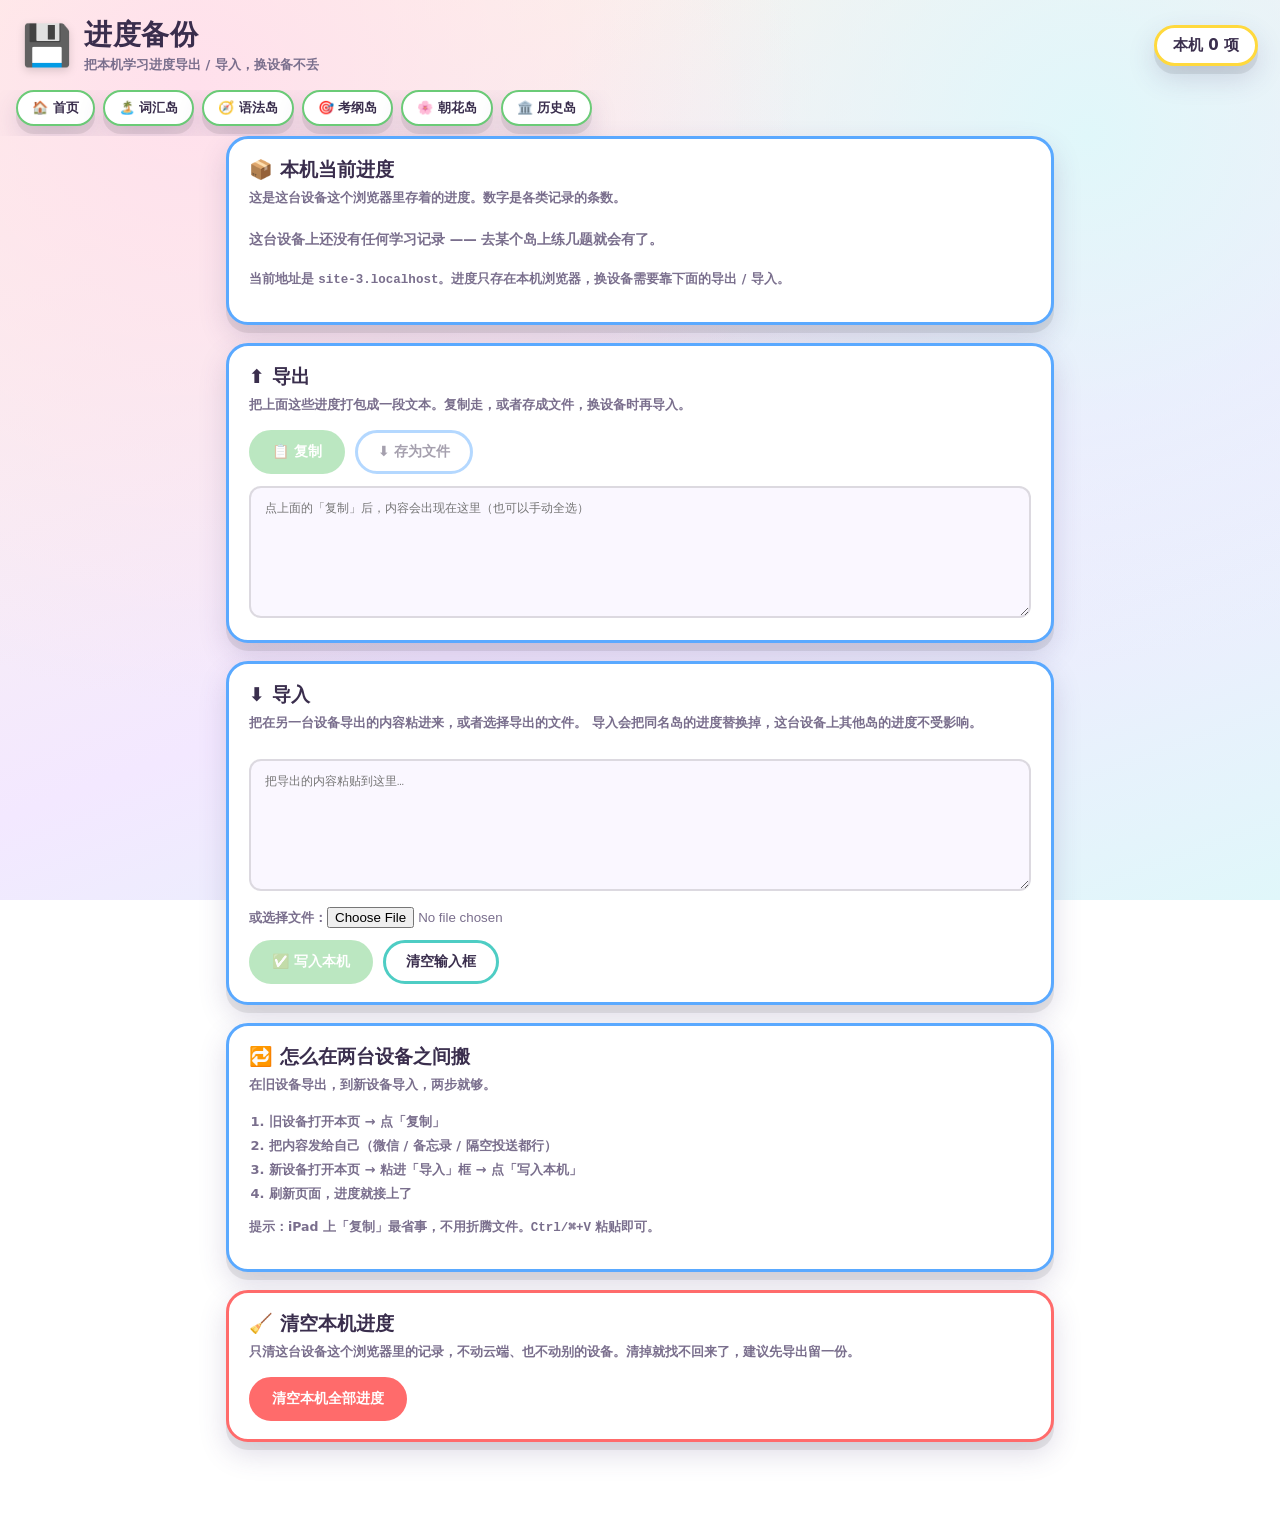
==== backup.html @ f6736fd3 "同步最新内容：历史岛时空地图、朝花岛、作业分析入口摘除" ====
<!DOCTYPE html>
<html lang="zh-CN">
<head>
  <meta charset="UTF-8">
  <meta name="viewport" content="width=device-width, initial-scale=1.0">
  <title>进度备份 · 学习群岛</title>
  <link rel="stylesheet" href="styles.css?v=20260929a">
  <style>
    .wrap { max-width: 860px; margin: 0 auto; padding: 0 16px 60px; }

    .bk-card {
      background: var(--card);
      border: 3px solid var(--sky);
      border-radius: var(--radius);
      box-shadow: var(--shadow);
      padding: 18px 20px;
      margin-bottom: 18px;
    }
    .bk-card.danger { border-color: var(--coral); }

    .bk-card h2 {
      margin: 0 0 4px;
      font-size: 19px;
      font-weight: 900;
      display: flex; align-items: center; gap: 8px;
    }
    .bk-card .bk-hint {
      margin: 0 0 14px;
      font-size: 13px;
      font-weight: 700;
      color: var(--ink-soft);
      line-height: 1.65;
    }

    .bk-list { list-style: none; margin: 0; padding: 0; }
    .bk-list li {
      display: flex; align-items: baseline; gap: 10px;
      padding: 9px 0;
      border-bottom: 2px dashed rgba(0,0,0,.07);
      font-size: 14px; font-weight: 800;
    }
    .bk-list li:last-child { border-bottom: none; }
    .bk-list .bk-name { flex: 0 0 auto; min-width: 150px; }
    .bk-list .bk-detail { flex: 1 1 auto; font-size: 12.5px; font-weight: 700; color: var(--ink-soft); }
    .bk-list .bk-none { color: #b9b0c7; }
    .bk-list .bk-empty-row { color: var(--ink-soft); font-weight: 700; font-size: 13.5px; }

    .bk-dot {
      flex: 0 0 auto; width: 10px; height: 10px; border-radius: 50%;
      background: var(--mint); display: inline-block;
    }
    .bk-dot.off { background: #d9d3e2; }

    .bk-row { display: flex; gap: 10px; flex-wrap: wrap; margin-top: 12px; }

    .bk-btn {
      font-family: inherit;
      font-size: 14px; font-weight: 900;
      border: 3px solid var(--mint);
      background: var(--mint); color: #fff;
      border-radius: 999px; padding: 10px 20px;
      cursor: pointer;
      transition: transform .1s ease;
    }
    .bk-btn:hover { transform: translateY(-2px); }
    .bk-btn.ghost { background: #fff; color: var(--ink); border-color: var(--turq); }
    .bk-btn.ghost-sky { background: #fff; color: var(--ink); border-color: var(--sky); }
    .bk-btn.danger { background: var(--coral); border-color: var(--coral); }
    .bk-btn:disabled { opacity: .45; cursor: not-allowed; transform: none; }

    .bk-area {
      width: 100%;
      min-height: 132px;
      margin-top: 12px;
      padding: 12px 14px;
      font-family: ui-monospace, "SF Mono", Menlo, Consolas, monospace;
      font-size: 11.5px;
      line-height: 1.5;
      color: var(--ink);
      background: #faf7ff;
      border: 2px solid rgba(0,0,0,.12);
      border-radius: 12px;
      resize: vertical;
      word-break: break-all;
    }
    .bk-area:focus { outline: none; border-color: var(--sky); }

    .bk-file { margin-top: 12px; font-size: 13px; font-weight: 700; color: var(--ink-soft); }

    .bk-msg {
      margin-top: 12px; padding: 12px 15px;
      border-radius: 12px; font-size: 13.5px; font-weight: 800; line-height: 1.65;
      display: none;
    }
    .bk-msg.show { display: block; }
    .bk-msg.ok  { background: #e7f7ec; border: 2.5px solid #2f9e54; color: #1f7a3c; }
    .bk-msg.err { background: #ffe9e9; border: 2.5px solid var(--coral); color: #b23a3a; }
    .bk-msg.warn{ background: #fff4d6; border: 2.5px solid #f5a524; color: #9a6a06; }
    .bk-msg ul { margin: 6px 0 0; padding-left: 20px; }

    .bk-note {
      margin-top: 10px; font-size: 12.5px; font-weight: 700;
      color: var(--ink-soft); line-height: 1.7;
    }
    .bk-steps { margin: 0; padding-left: 20px; font-size: 13px; font-weight: 700; color: var(--ink-soft); line-height: 1.85; }
    .bk-steps code {
      background: rgba(0,0,0,.06); border-radius: 5px; padding: 1px 6px;
      font-size: 12px;
    }
  </style>
</head>
<body>

  <header class="topbar">
    <div class="brand">
      <span class="brand-emoji">💾</span>
      <div class="brand-text">
        <h1>进度备份</h1>
        <p>把本机学习进度导出 / 导入，换设备不丢</p>
      </div>
    </div>
    <div class="progress-chip" id="bkChip">本机 0 项</div>
  </header>

  <nav class="unitnav">
    <a class="unit-btn" href="index.html">🏠 首页</a>
    <a class="unit-btn" href="u1.html">🏝️ 词汇岛</a>
    <a class="unit-btn" href="grammar.html">🧭 语法岛</a>
    <a class="unit-btn" href="exam.html">🎯 考纲岛</a>
    <a class="unit-btn" href="zhs.html">🌸 朝花岛</a>
    <a class="unit-btn" href="history.html">🏛️ 历史岛</a>
  </nav>

  <main class="wrap">

    <section class="bk-card">
      <h2>📦 本机当前进度</h2>
      <p class="bk-hint">这是<strong>这台设备这个浏览器</strong>里存着的进度。数字是各类记录的条数。</p>
      <ul class="bk-list" id="bkCur"></ul>
      <p class="bk-note" id="bkWhere"></p>
    </section>

    <section class="bk-card">
      <h2>⬆️ 导出</h2>
      <p class="bk-hint">
        把上面这些进度打包成一段文本。复制走，或者存成文件，换设备时再导入。
      </p>
      <div class="bk-row">
        <button class="bk-btn" id="bkCopy" disabled>📋 复制</button>
        <button class="bk-btn ghost-sky" id="bkDownload" disabled>⬇️ 存为文件</button>
      </div>
      <textarea class="bk-area" id="bkOut" readonly placeholder="点上面的「复制」后，内容会出现在这里（也可以手动全选）"></textarea>
      <div class="bk-msg" id="bkOutMsg"></div>
    </section>

    <section class="bk-card">
      <h2>⬇️ 导入</h2>
      <p class="bk-hint">
        把在另一台设备导出的内容粘进来，或者选择导出的文件。
        <strong>导入会把同名岛的进度替换掉</strong>，这台设备上其他岛的进度不受影响。
      </p>
      <textarea class="bk-area" id="bkIn" placeholder="把导出的内容粘贴到这里…"></textarea>
      <div class="bk-file">
        <label>或选择文件：<input type="file" id="bkFile" accept=".json,application/json,text/plain"></label>
      </div>
      <div class="bk-row">
        <button class="bk-btn" id="bkApply" disabled>✅ 写入本机</button>
        <button class="bk-btn ghost" id="bkClearIn">清空输入框</button>
      </div>
      <div class="bk-msg" id="bkInMsg"></div>
    </section>

    <section class="bk-card">
      <h2>🔁 怎么在两台设备之间搬</h2>
      <p class="bk-hint">在旧设备导出，到新设备导入，两步就够。</p>
      <ol class="bk-steps">
        <li>旧设备打开本页 → 点「复制」</li>
        <li>把内容发给自己（微信 / 备忘录 / 隔空投送都行）</li>
        <li>新设备打开本页 → 粘进「导入」框 → 点「写入本机」</li>
        <li>刷新页面，进度就接上了</li>
      </ol>
      <p class="bk-note">
        提示：iPad 上「复制」最省事，不用折腾文件。<code>Ctrl/⌘+V</code> 粘贴即可。
      </p>
    </section>

    <section class="bk-card danger">
      <h2>🧹 清空本机进度</h2>
      <p class="bk-hint">
        只清这台设备这个浏览器里的记录，不动云端、也不动别的设备。<strong>清掉就找不回来了</strong>，建议先导出留一份。
      </p>
      <div class="bk-row">
        <button class="bk-btn danger" id="bkWipe">清空本机全部进度</button>
      </div>
      <div class="bk-msg" id="bkWipeMsg"></div>
    </section>

  </main>

  <script src="backup.js?v=20260929a"></script>
</body>
</html>
---- styles.css ----
/* ===== 词汇冒险岛 · 活泼游戏风 ===== */
:root {
  --bg1: #fef6e4;
  --bg2: #e0f7fa;
  --bg3: #ffe0ec;
  --card: #ffffff;
  --ink: #3a2e4d;
  --ink-soft: #7a6f8d;
  --coral: #ff6b6b;
  --sunny: #ffd93d;
  --turq: #4ecdc4;
  --purple: #9b6dff;
  --mint: #6bcB77;
  --sky: #5aa9ff;
  --shadow: 0 8px 0 rgba(0,0,0,0.08), 0 12px 28px rgba(80,60,120,0.18);
  --radius: 22px;
}

* { box-sizing: border-box; -webkit-tap-highlight-color: transparent; }

html, body {
  margin: 0;
  padding: 0;
  font-family: "PingFang SC", "Microsoft YaHei", "Nunito", system-ui, sans-serif;
  color: var(--ink);
  background:
    radial-gradient(circle at 15% 10%, var(--bg3) 0%, transparent 45%),
    radial-gradient(circle at 85% 15%, var(--bg2) 0%, transparent 40%),
    linear-gradient(160deg, var(--bg1), #f3e8ff 60%, var(--bg2));
  background-attachment: fixed;
  min-height: 100vh;
}

/* ---- 顶部栏 ---- */
.topbar {
  display: flex;
  align-items: center;
  justify-content: space-between;
  padding: 16px 22px;
  gap: 12px;
  flex-wrap: wrap;
}
.brand { display: flex; align-items: center; gap: 12px; }
.brand-emoji { font-size: 40px; filter: drop-shadow(0 3px 4px rgba(0,0,0,.15)); }
.brand-text h1 { margin: 0; font-size: 24px; font-weight: 900; letter-spacing: .5px; }
.brand-text p { margin: 2px 0 0; font-size: 13px; color: var(--ink-soft); font-weight: 700; }
.progress-chip {
  background: var(--card);
  border: 3px solid var(--sunny);
  border-radius: 999px;
  padding: 8px 16px;
  font-weight: 800;
  font-size: 15px;
  display: flex; align-items: center; gap: 6px;
  box-shadow: var(--shadow);
}

/* ---- 单元切换 ---- */
.unitnav {
  display: flex;
  gap: 8px;
  padding: 0 16px 10px;
  overflow-x: auto;
  scrollbar-width: none;
}
.unitnav::-webkit-scrollbar { display: none; }
.unit-btn {
  flex: 0 0 auto;
  text-decoration: none;
  border: 2px solid var(--mint);
  background: var(--card);
  color: var(--ink);
  border-radius: 999px;
  padding: 7px 14px;
  font-weight: 800;
  font-size: 13px;
  white-space: nowrap;
  transition: transform .12s ease, box-shadow .12s ease;
  box-shadow: var(--shadow);
}
.unit-btn:hover { transform: translateY(-1px); }
.unit-btn.active {
  background: var(--mint);
  color: #073b2e;
  border-color: var(--mint);
}

/* ---- 模式导航 ---- */
.modenav {
  display: flex;
  gap: 10px;
  padding: 6px 16px 14px;
  overflow-x: auto;
  scrollbar-width: none;
}
.modenav::-webkit-scrollbar { display: none; }
.mode-btn {
  flex: 0 0 auto;
  border: none;
  background: var(--card);
  border-radius: 18px;
  padding: 12px 16px;
  font-size: 22px;
  font-weight: 800;
  color: var(--ink);
  cursor: pointer;
  display: flex; flex-direction: column; align-items: center; gap: 4px;
  min-width: 78px;
  box-shadow: 0 4px 0 rgba(0,0,0,0.08);
  transition: transform .12s, box-shadow .12s;
}
.mode-btn span { font-size: 13px; }
.mode-btn:active { transform: translateY(3px); box-shadow: 0 1px 0 rgba(0,0,0,0.08); }
.mode-btn.active { background: linear-gradient(135deg, var(--purple), var(--sky)); color: #fff; transform: translateY(-2px); }

/* ---- 主区域 ---- */
.main { padding: 4px 16px 28px; max-width: 1000px; margin: 0 auto; }

.panel-title { font-size: 22px; font-weight: 900; margin: 8px 4px 4px; }
.panel-hint { font-size: 14px; color: var(--ink-soft); font-weight: 700; margin: 0 4px 16px; }

/* ---- 通用按钮 ---- */
.btn {
  border: none;
  border-radius: 16px;
  padding: 14px 22px;
  font-size: 17px;
  font-weight: 900;
  cursor: pointer;
  color: #fff;
  background: linear-gradient(135deg, var(--turq), var(--sky));
  box-shadow: 0 5px 0 rgba(0,0,0,0.12);
  transition: transform .1s, box-shadow .1s;
  min-height: 52px;
}
.btn:active { transform: translateY(4px); box-shadow: 0 1px 0 rgba(0,0,0,0.12); }
.btn.coral { background: linear-gradient(135deg, var(--coral), #ff9f43); }
.btn.purple { background: linear-gradient(135deg, var(--purple), #c86bff); }
.btn.ghost { background: #fff; color: var(--ink); border: 3px solid #e7ddf0; box-shadow: 0 5px 0 rgba(0,0,0,0.06); }
.btn.small { padding: 10px 16px; font-size: 15px; min-height: 44px; border-radius: 14px; }
.btn:disabled { opacity: .5; cursor: not-allowed; }

/* ---- 闪卡 ---- */
.section-tabs { display: flex; flex-wrap: wrap; gap: 8px; margin: 0 4px 14px; }
.section-tab {
  border: 2px solid #e7ddf0; background: #fff; color: var(--ink-soft);
  border-radius: 999px; padding: 7px 14px; font-size: 13px; font-weight: 800; cursor: pointer;
}
.section-tab.active { background: var(--sunny); border-color: var(--sunny); color: var(--ink); }
.section-tab.weak-tab { border-color: #f59e0b; color: #b45309; }
.section-tab.weak-tab.active { background: #f59e0b; border-color: #f59e0b; color: #fff; }

.group-nav { display: flex; align-items: center; gap: 10px; margin: 0 4px 14px; flex-wrap: wrap; }
.group-nav .group-label { font-weight: 800; color: var(--ink-soft); font-size: 13px; flex: 1; text-align: center; }
.group-nav .btn:disabled { opacity: .4; cursor: not-allowed; }

.search-box {
  width: 100%; padding: 14px 18px; font-size: 16px; font-weight: 700;
  border: 3px solid #e7ddf0; border-radius: 16px; margin: 0 0 16px; outline: none;
  background: #fff;
}
.search-box:focus { border-color: var(--turq); }

.card-grid {
  display: grid;
  grid-template-columns: repeat(auto-fill, minmax(280px, 1fr));
  gap: 16px;
}
.flip-card { perspective: 1000px; height: 264px; cursor: pointer; position: relative; }
.flip-inner {
  position: relative; width: 100%; height: 100%;
  transition: transform .5s; transform-style: preserve-3d;
}
.flip-card.flipped .flip-inner { transform: rotateY(180deg); }
.flip-face {
  position: absolute; inset: 0; backface-visibility: hidden;
  background: var(--card); border-radius: var(--radius);
  box-shadow: var(--shadow); padding: 18px 20px;
  display: flex; flex-direction: column; justify-content: center;
  border: 4px solid transparent;
}
.flip-front { align-items: flex-start; }
.flip-front .fc-word { font-size: 26px; font-weight: 900; line-height: 1.2; }
.fc-word-row { display: flex; align-items: center; gap: 10px; flex-wrap: wrap; }
/* ---- 发音按钮 ---- */
.fc-speak {
  border: none; background: var(--turq); color: #fff;
  width: 40px; height: 40px; border-radius: 50%;
  font-size: 18px; line-height: 1; cursor: pointer; flex: 0 0 auto;
  box-shadow: 0 3px 0 rgba(0,0,0,.12);
  display: inline-flex; align-items: center; justify-content: center;
  transition: transform .08s;
}
.fc-speak:active { transform: translateY(2px); box-shadow: 0 1px 0 rgba(0,0,0,.12); }
.fc-speak:hover { filter: brightness(1.05); }
.fb-row .fc-speak { width: 28px; height: 28px; font-size: 14px; margin-left: 3px; vertical-align: middle; box-shadow: 0 2px 0 rgba(0,0,0,.12); }
.flip-front .fc-pos { display: inline-block; margin-top: 8px; background: var(--bg2); color: #2c7a7b; padding: 3px 12px; border-radius: 999px; font-size: 13px; font-weight: 800; }
.flip-front .fc-tip { position: absolute; bottom: 14px; right: 16px; font-size: 12px; color: var(--ink-soft); font-weight: 700; }
.fc-action { margin-top: auto; align-self: flex-start; }
.fc-btn {
  border: none;
  background: var(--mint);
  color: #fff;
  font-weight: 900;
  font-size: 14px;
  border-radius: 12px;
  padding: 9px 14px;
  cursor: pointer;
  box-shadow: 0 3px 0 rgba(0,0,0,.12);
  min-height: 40px;
  min-width: 0;
}
.fc-btn:active { transform: translateY(2px); box-shadow: 0 1px 0 rgba(0,0,0,.12); }
.fc-undo { background: #b9aecb; }
.fc-weak { background: #f59e0b; }
.fc-btns { display: flex; gap: 8px; flex-wrap: wrap; }
.fc-btns .fc-btn { margin-top: 0; align-self: auto; flex: 0 0 auto; }
.card-hide { opacity: 0; transform: scale(.92); pointer-events: none; transition: opacity .28s, transform .28s; }
/* ---- 「还不太熟」红色等级：用红色外发光 + 右上角「弱」角标表示，不占用边框（边框留给词性）---- */
.flip-card.weak-l1 { box-shadow: 0 0 0 3px rgba(248,113,113,.45); }
.flip-card.weak-l2 { box-shadow: 0 0 0 4px rgba(239,68,68,.6); }
.flip-card.weak-l3 { box-shadow: 0 0 0 5px rgba(220,38,38,.8); }
.flip-card.weak-l1::after, .flip-card.weak-l2::after, .flip-card.weak-l3::after {
  content: '弱'; position: absolute; top: 0; right: 0; z-index: 6;
  background: #ef4444; color: #fff; font-size: 11px; font-weight: 900;
  padding: 3px 9px; border-bottom-left-radius: 12px;
}
.flip-card.weak-l1 .fc-weak, .flip-card.weak-l2 .fc-weak, .flip-card.weak-l3 .fc-weak { background: #ef4444; }

/* ---- 词性配色：边框 + POS 标签 按词性着色（闪卡模式）---- */
.pos-verb   .flip-face { border-color: #3b82f6; }
.pos-noun   .flip-face { border-color: #22c55e; }
.pos-adj    .flip-face { border-color: #f59e0b; }
.pos-adv    .flip-face { border-color: #a855f7; }
.pos-prep   .flip-face { border-color: #06b6d4; }
.pos-conj   .flip-face { border-color: #ec4899; }
.pos-phrase .flip-face { border-color: #64748b; }
.pos-default .flip-face { border-color: #94a3b8; }
.pos-verb   .fc-pos { background:#3b82f6; color:#fff; }
.pos-noun   .fc-pos { background:#22c55e; color:#fff; }
.pos-adj    .fc-pos { background:#f59e0b; color:#fff; }
.pos-adv    .fc-pos { background:#a855f7; color:#fff; }
.pos-prep   .fc-pos { background:#06b6d4; color:#fff; }
.pos-conj   .fc-pos { background:#ec4899; color:#fff; }
.pos-phrase .fc-pos { background:#64748b; color:#fff; }
.pos-default .fc-pos { background:#94a3b8; color:#fff; }

/* ---- 词性图例 ---- */
.pos-legend { display: flex; flex-wrap: wrap; gap: 6px 14px; margin: 0 4px 14px; font-size: 12px; font-weight: 800; color: var(--ink-soft); }
.pl-item { display: inline-flex; align-items: center; gap: 5px; }
.pl-item i { width: 12px; height: 12px; border-radius: 3px; display: inline-block; }
.flip-back .fc-btn { margin-top: 14px; }
.flip-back { transform: rotateY(180deg); overflow-y: auto; }
.flip-back .fb-meaning { font-size: 20px; font-weight: 900; color: var(--purple); margin-bottom: 8px; }
.flip-back .fb-row { font-size: 14px; font-weight: 700; margin: 3px 0; color: var(--ink); line-height: 1.45; }
.flip-back .fb-label { color: var(--coral); }
.flip-back .fb-cn { display: block; font-weight: 700; font-size: 13px; color: var(--ink-soft); opacity: .85; margin-top: 2px; }
/* ---- 原型 / 词性转换 分区 ---- */
.fb-section { margin-bottom: 12px; padding-bottom: 10px; border-bottom: 1px dashed rgba(255,255,255,.14); }
.fb-section:last-child { border-bottom: none; margin-bottom: 0; padding-bottom: 0; }
.fb-sec-title { font-size: 13px; font-weight: 900; color: var(--turq); margin-bottom: 6px; letter-spacing: .4px; }
.fb-deriv { margin: 6px 0; padding: 8px 10px; background: rgba(255,255,255,.05); border-radius: 10px; border-left: 3px solid var(--purple); }
.fb-deriv-head { font-size: 15px; font-weight: 800; color: var(--ink); }
.fb-deriv-head i { color: var(--turq); font-style: normal; font-weight: 700; font-size: 12px; }
.fb-deriv-mean { color: var(--ink-soft); font-weight: 700; font-size: 13px; margin-left: 2px; }
.fb-deriv-ex { font-size: 13px; font-weight: 700; color: var(--ink); margin-top: 4px; line-height: 1.4; }

/* ---- 派生词独立卡 ---- */
.deriv-card { height: 220px; }
.fc-deriv-badge {
  display: inline-block; margin-top: 8px;
  background: rgba(168,85,247,.14); color: var(--purple);
  padding: 3px 10px; border-radius: 999px;
  font-size: 11px; font-weight: 800; letter-spacing: .2px;
}
.fb-from { margin-top: 6px; padding-top: 6px; border-top: 1px dashed rgba(255,255,255,.1); }
.fb-from .fb-label { color: var(--turq); }
.fb-from i { color: var(--turq); font-style: normal; font-weight: 700; font-size: 12px; }

/* ---- 短语独立卡 ---- */
.phrase-card { height: 264px; }
.fc-phrase-badge {
  display: inline-block; margin-top: 10px;
  background: rgba(100,116,139,.18); color: #cbd5e1;
  padding: 3px 11px; border-radius: 999px;
  font-size: 12px; font-weight: 800; letter-spacing: .2px;
}
.fc-section-tag {
  display: inline-block; margin-top: 8px; margin-left: 0;
  background: rgba(45,212,191,.14); color: var(--turq);
  padding: 2px 10px; border-radius: 8px;
  font-size: 11px; font-weight: 800; letter-spacing: .2px;
}

/* ---- 练习通用 ---- */
.quiz-wrap { max-width: 640px; margin: 0 auto; }
.quiz-head { display: flex; justify-content: space-between; align-items: center; margin: 6px 4px 14px; font-weight: 900; }
.quiz-progress { font-size: 15px; color: var(--ink-soft); }
.weak-badge {
  display: inline-block; margin-left: 8px; padding: 2px 10px; border-radius: 999px;
  background: #f59e0b; color: #fff; font-size: 12px; font-weight: 800; vertical-align: middle;
}
.lives { font-size: 18px; }

.q-card {
  background: var(--card); border-radius: var(--radius); box-shadow: var(--shadow);
  padding: 22px; margin-bottom: 16px; border: 4px solid var(--sunny);
}
.q-prompt { font-size: 17px; font-weight: 800; margin-bottom: 6px; }
.q-sub { font-size: 14px; color: var(--ink-soft); font-weight: 700; margin-bottom: 16px; }
.q-big { font-size: 26px; font-weight: 900; margin: 6px 0 14px; }
.q-big u { text-decoration: underline; text-decoration-color: var(--coral); text-decoration-thickness: 2.5px; text-underline-offset: 3px; }

/* 选项（匹配 / 填空 / 词性） */
.options { display: flex; flex-direction: column; gap: 12px; }
.opt {
  border: 3px solid #e7ddf0; background: #fff; border-radius: 16px;
  padding: 15px 18px; font-size: 17px; font-weight: 800; text-align: left;
  cursor: pointer; min-height: 56px; transition: transform .1s, border-color .1s, background .1s;
}
.opt:active { transform: scale(.98); }
.opt.correct { background: #e7faf0; border-color: var(--mint); color: #1e7a3c; }
.opt.wrong { background: #ffeaea; border-color: var(--coral); color: #c0392b; }
.opt.dim { opacity: .45; }
.opt.chosen { border-color: var(--purple); }

/* 输入框 */
.text-input {
  width: 100%; padding: 16px 18px; font-size: 20px; font-weight: 800;
  border: 3px solid #e7ddf0; border-radius: 16px; outline: none; text-align: center;
  letter-spacing: 1px;
}
.text-input:focus { border-color: var(--turq); }
.input-row { display: flex; gap: 10px; margin-top: 14px; }
.input-row .btn { flex: 1; }

/* 简答题（阅读简答三步法） */
.q-passage {
  font-size: 15px; line-height: 1.75; color: #3b3355; text-align: left;
  background: rgba(0,0,0,.035); border-left: 4px solid var(--turq);
  border-radius: 10px; padding: 12px 14px; margin: 4px 0 12px;
}
.short-input {
  text-align: left; font-size: 17px; line-height: 1.6;
  font-family: inherit; resize: vertical; min-height: 62px;
}
.short-ref {
  margin-top: 12px; padding: 12px 14px; border-radius: 12px;
  background: rgba(20,184,166,.09); border: 2px dashed var(--turq); text-align: left;
}
.short-ref .ref-line { font-size: 16px; font-weight: 800; color: #1f2a44; }
.short-ref .ref-line .fb-en { color: var(--turq-deep, #0f766e); }
.key-row { margin-top: 8px; font-size: 14px; font-weight: 700; color: var(--ink-soft); }
.key-row span { display: inline-block; margin: 4px 6px 0 0; padding: 2px 9px; border-radius: 999px; font-size: 13px; font-weight: 800; }
.key-hit { background: rgba(34,197,94,.16); color: #15803d; }
.key-miss { background: rgba(239,68,68,.14); color: #b91c1c; }

/* 反馈条 */
.feedback {
  margin-top: 14px; padding: 14px 16px; border-radius: 14px; font-weight: 800; font-size: 15px;
  display: none;
}
.feedback.show { display: block; animation: pop .3s ease; }
.feedback.ok { background: #e7faf0; color: #1e7a3c; border: 2px solid var(--mint); }
.feedback.no { background: #ffeaea; color: #c0392b; border: 2px solid var(--coral); }
.feedback .fb-en { display: block; font-weight: 900; margin-top: 4px; }
.feedback .fb-cn { display: block; font-weight: 700; font-size: 14px; opacity: .85; margin-top: 2px; }

/* 造句评价面板 */
.sent-eval {
  margin-top: 14px; padding: 16px 18px; border-radius: 16px;
  border: 2px solid var(--line, #e5e0ef); background: var(--card, #fff);
  animation: pop .3s ease; text-align: left;
}
.sent-eval.ok { border-color: var(--mint); background: #eafaf1; }
.sent-eval.no { border-color: var(--sunny, #f4b942); background: #fff7e6; }
.sent-eval .se-head { font-size: 18px; font-weight: 900; color: var(--ink); margin-bottom: 8px; }
.sent-eval .se-yours { font-size: 14px; font-weight: 700; color: var(--ink-soft); margin-bottom: 10px; }
.sent-eval .se-yours .fb-en { display: inline; font-weight: 800; }
.sent-eval .se-sec { margin: 8px 0; }
.sent-eval .se-sec b { display: block; font-size: 14px; margin-bottom: 3px; }
.sent-eval .se-good b { color: #1e7a3c; }
.sent-eval .se-tip b { color: #b45309; }
.sent-eval .se-sec ul { margin: 0; padding-left: 20px; }
.sent-eval .se-sec li { font-size: 14px; font-weight: 700; color: var(--ink); line-height: 1.5; margin: 2px 0; }
.sent-eval .se-ref { margin-top: 10px; padding-top: 10px; border-top: 1px dashed var(--line, #d9d2e6); }
.sent-eval .se-ref b { font-size: 14px; color: var(--purple); }
.sent-eval .se-ref .fb-en { display: block; font-weight: 900; font-size: 16px; color: var(--ink); margin-top: 3px; }
.sent-eval .se-note { margin-top: 10px; font-size: 12px; font-weight: 700; color: var(--ink-soft); opacity: .85; }

/* 结果页 */
.result-card {
  background: var(--card); border-radius: var(--radius); box-shadow: var(--shadow);
  padding: 30px 24px; text-align: center; border: 4px solid var(--sunny);
}
.result-emoji { font-size: 64px; animation: pop .5s ease; }
.result-score { font-size: 40px; font-weight: 900; margin: 6px 0; }
.result-stars { font-size: 34px; letter-spacing: 6px; margin: 6px 0 12px; }
.result-detail { font-size: 15px; color: var(--ink-soft); font-weight: 700; margin-bottom: 20px; }

/* 错题本 */
.wrong-list { display: flex; flex-direction: column; gap: 12px; }
.wrong-item {
  background: var(--card); border-radius: 16px; padding: 16px 18px; box-shadow: var(--shadow);
  border-left: 6px solid var(--coral);
}
.wrong-item .wi-word { font-size: 19px; font-weight: 900; }
.wrong-item .wi-meta { font-size: 14px; font-weight: 700; color: var(--ink-soft); margin-top: 4px; }
.wrong-item .wi-tag { display: inline-block; background: var(--bg3); color: #c0392b; font-size: 12px; font-weight: 800; padding: 2px 10px; border-radius: 999px; margin-right: 6px; }
.wrong-item .wi-tag.ok { color: #1e7a4a; background: #e8f8ef; }
.wrong-item .wi-tag.mode { color: var(--purple); background: #f0eaff; }

/* 已做题收藏 */
.saved-filters {
  display: flex; flex-wrap: wrap; gap: 8px; margin: 8px 0 12px;
}
.saved-filters .chip {
  border: none; background: var(--card); color: var(--ink-soft);
  font-weight: 800; font-size: 13px; padding: 8px 12px; border-radius: 999px;
  box-shadow: var(--shadow); cursor: pointer;
}
.saved-filters .chip.active {
  background: linear-gradient(135deg, var(--purple), var(--sky)); color: #fff;
}
.saved-actions { margin-bottom: 12px; }
.saved-item { border-left-color: var(--sky); position: relative; padding-right: 72px; }
.saved-item.saved-ok { border-left-color: var(--mint); }
.saved-item.saved-bad { border-left-color: var(--coral); }
.saved-prompt { color: var(--ink) !important; margin-top: 8px !important; line-height: 1.45; }
.saved-time { font-size: 12px !important; opacity: 0.75; margin-top: 8px !important; }
.saved-del { position: absolute; right: 12px; top: 14px; }

.empty-state { text-align: center; padding: 50px 20px; color: var(--ink-soft); font-weight: 800; }
.empty-state .big { font-size: 56px; display: block; margin-bottom: 12px; }

/* Toast */
.toast {
  position: fixed; left: 50%; bottom: 90px; transform: translateX(-50%) translateY(30px);
  background: var(--ink); color: #fff; padding: 12px 22px; border-radius: 999px;
  font-weight: 800; font-size: 15px; opacity: 0; pointer-events: none; transition: all .3s; z-index: 50;
}
.toast.show { opacity: 1; transform: translateX(-50%) translateY(0); }

/* 底部 */
.footer { text-align: center; padding: 16px; font-size: 13px; color: var(--ink-soft); font-weight: 800; }

/* 动画 */
@keyframes pop { 0% { transform: scale(.6); } 70% { transform: scale(1.12); } 100% { transform: scale(1); } }
@keyframes shake { 0%,100%{transform:translateX(0)} 20%{transform:translateX(-8px)} 40%{transform:translateX(8px)} 60%{transform:translateX(-5px)} 80%{transform:translateX(5px)} }
.shake { animation: shake .4s; }
@keyframes float-up { 0%{transform:translateY(0);opacity:1} 100%{transform:translateY(-60px);opacity:0} }
.float-up { position: fixed; font-size: 28px; pointer-events: none; z-index: 60; animation: float-up .9s ease forwards; }

/* 平板优化 */
@media (min-width: 700px) {
  .brand-text h1 { font-size: 28px; }
  .flip-front .fc-word { font-size: 30px; }
  .options { display: grid; grid-template-columns: 1fr 1fr; }
}

/* ===== 云端同步条 ===== */
.cloudbar {
  display: flex; align-items: center; gap: 10px; flex-wrap: wrap; justify-content: center;
  margin: 4px 10px 8px; padding: 8px 14px; border-radius: 14px;
  background: linear-gradient(90deg, rgba(124,92,255,.12), rgba(45,212,191,.14));
  border: 1px solid rgba(124,92,255,.25);
  font-size: 13px; font-weight: 800; color: var(--ink);
}
.cb-hint { color: var(--ink-soft); }
.cb-user { font-weight: 800; }
.cb-sync { color: #1f9e92; }
.cb-btn {
  background: var(--purple); color: #fff; border: none; border-radius: 999px;
  padding: 7px 14px; font-weight: 800; font-size: 13px; cursor: pointer;
}
.cb-btn.ghost { background: transparent; color: var(--ink-soft); border: 1px solid rgba(0,0,0,.15); }
.cb-dot { width: 9px; height: 9px; border-radius: 50%; background: #bbb; display: inline-block; }
.cb-dot.ok { background: #2db4a8; box-shadow: 0 0 0 3px rgba(45,212,191,.25); }
.cb-dot.err { background: #ef4444; }

/* ===== 登录 / 注册弹窗 ===== */
.modal {
  position: fixed; inset: 0; background: rgba(20,20,40,.5);
  display: flex; align-items: center; justify-content: center; z-index: 100; padding: 16px;
}
.modal.hidden { display: none; }
.modal-card {
  background: #fff; border-radius: 22px; padding: 24px; width: 100%; max-width: 360px;
  position: relative; box-shadow: 0 20px 60px rgba(0,0,0,.25);
}
.modal-close {
  position: absolute; top: 14px; right: 16px; border: none; background: transparent;
  font-size: 18px; cursor: pointer; color: var(--ink-soft);
}
.modal-tabs { display: flex; gap: 8px; margin-bottom: 16px; }
.mtab {
  flex: 1; padding: 10px; border: none; border-radius: 12px; background: #f1f1f6;
  font-weight: 800; cursor: pointer; color: var(--ink-soft);
}
.mtab.active { background: var(--purple); color: #fff; }
.modal-body label { display: block; font-size: 13px; font-weight: 800; color: var(--ink-soft); margin: 10px 0 4px; }
.modal-body input {
  width: 100%; padding: 12px 14px; border: 2px solid #e5e5ef; border-radius: 12px;
  font-size: 15px; box-sizing: border-box;
}
.modal-body input:focus { outline: none; border-color: var(--purple); }
.modal-err { color: #ef4444; font-size: 13px; font-weight: 800; min-height: 18px; margin-top: 8px; }
.modal-note { font-size: 12px; color: var(--ink-soft); margin-top: 12px; line-height: 1.5; }

/* ===== 语法冒险岛（grammar.html）专属 ===== */
.gram-modenav { padding-bottom: 4px; }
.gram-mode-btn { display: flex; flex-direction: column; align-items: center; gap: 2px; padding: 8px 12px; }
.gram-mode-btn small { font-size: 10px; font-weight: 700; color: var(--ink-soft); opacity: .85; }
.gram-mode-btn.active small { color: rgba(255,255,255,.9); }

/* 语法点标签（彩色胶囊） */
.gram-lesson-tag {
  display: inline-block; padding: 6px 16px; border-radius: 999px;
  font-weight: 900; font-size: 15px; margin: 4px 0 10px;
}
.gram-lesson-tag.c-amber { background: #fff3d6; color: #9a6b00; border: 2px solid #f5c14a; }
.gram-lesson-tag.c-purple { background: #efe9ff; color: #5b3db5; border: 2px solid #b49aff; }
.gram-lesson-tag.c-coral { background: #ffe9e4; color: #b5451f; border: 2px solid #f5a184; }
.gram-lesson-tag.c-green { background: #e8f9ec; color: #1e7a3c; border: 2px solid #8adba0; }
.gram-lesson-tag.c-blue { background: #e4f0ff; color: #1f5cb0; border: 2px solid #93c2f5; }
.gram-lesson-tag.c-teal { background: #e2f7f4; color: #0f7a70; border: 2px solid #7fdcd2; }

/* 学习卡片 */
.gram-lesson { max-width: 640px; margin: 0 auto; }
.gram-lesson-head { display: flex; align-items: center; gap: 10px; flex-wrap: wrap; }
.gram-lesson-unit { font-size: 13px; font-weight: 800; color: var(--ink-soft); }
.gram-lesson-pager { margin-left: auto; font-weight: 900; font-size: 15px; color: var(--ink-soft); }
.gram-card {
  background: var(--card); border-radius: var(--radius); padding: 20px;
  box-shadow: var(--shadow); margin: 12px 0;
}
.gram-card-title { font-size: 20px; font-weight: 900; margin-bottom: 12px; }
.gram-points { padding-left: 20px; margin: 0 0 14px; }
.gram-points li { font-size: 15px; font-weight: 700; line-height: 1.7; margin-bottom: 4px; }
.gram-sec-label { font-size: 13px; font-weight: 900; color: var(--ink-soft); margin: 10px 0 6px; }
.gram-examples { background: #f6f5fb; border-radius: 14px; padding: 12px 14px; margin-bottom: 8px; }
.gram-example { margin-bottom: 10px; }
.gram-example:last-child { margin-bottom: 0; }
.gram-ex-en { font-size: 16px; font-weight: 800; color: var(--ink); line-height: 1.5; }
.gram-ex-cn { font-size: 14px; font-weight: 700; color: var(--ink-soft); margin-top: 2px; }
.gram-tips { background: #fff8e8; border-radius: 14px; padding: 12px 14px; }
.gram-tip { font-size: 14px; font-weight: 700; color: #8a6a1a; line-height: 1.6; }
.gram-lesson-nav { display: flex; gap: 10px; }
.gram-lesson-nav .btn { flex: 1; }
.gram-explain { font-size: 14px; font-weight: 700; color: var(--ink-soft); margin-top: 8px; padding-top: 8px; border-top: 1px dashed rgba(0,0,0,.1); }

/* 练习介绍页 */
.gram-quiz-intro { max-width: 640px; margin: 0 auto; }
.gram-quiz-meta { display: flex; gap: 12px; margin: 14px 0; }
.quiz-meta-item {
  flex: 1; background: #f6f5fb; border-radius: 14px; padding: 12px;
  text-align: center; font-weight: 800;
}
.quiz-meta-item b { display: block; font-size: 22px; color: var(--purple); }
.quiz-meta-item span { font-size: 12px; color: var(--ink-soft); }
.gram-quiz-tip { font-size: 13px; font-weight: 700; color: var(--ink-soft); line-height: 1.6; }
.gram-wrong-note {
  background: #fff3d6; border: 2px solid #f5c14a; color: #9a6b00;
  border-radius: 14px; padding: 12px 14px; font-weight: 800; font-size: 13px;
  margin: 12px 0;
}

/* ===== 听写模式 ===== */
.dict-start { max-width: 520px; margin: 8px auto; display: flex; flex-direction: column; gap: 14px; }
.dict-scope-btn { display: flex; flex-direction: column; align-items: center; gap: 4px; padding: 22px; font-size: 19px; }
.dict-scope-btn small { font-size: 13px; font-weight: 800; opacity: .9; }
.dict-scope-btn:disabled { opacity: .45; cursor: not-allowed; }
.dict-auto { display: flex; align-items: center; gap: 8px; justify-content: center; font-weight: 800; color: var(--ink-soft); font-size: 14px; }
.dict-note { background: #fff7e6; border: 2px solid #f5d98a; border-radius: 14px; padding: 12px 14px; font-size: 13px; font-weight: 700; color: #8a6a1a; line-height: 1.5; }

.dict-card { max-width: 560px; margin: 8px auto; background: var(--card); border-radius: var(--radius); box-shadow: var(--shadow); padding: 22px; border: 4px solid var(--purple); }
.dict-head { display: flex; justify-content: space-between; align-items: center; font-weight: 900; margin-bottom: 14px; }
.dict-cuelabel { font-size: 13px; color: var(--ink-soft); font-weight: 800; }
.dict-cue { font-size: 26px; font-weight: 900; margin: 4px 0 16px; color: var(--ink); }
.dict-listen { width: 100%; margin-bottom: 12px; }
.dict-paper { text-align: center; font-weight: 800; color: var(--coral); font-size: 15px; margin-bottom: 16px; padding: 10px; background: #fff0f0; border-radius: 14px; }
.dict-checks { display: flex; gap: 10px; flex-wrap: wrap; }
.dict-checks .btn { flex: 1; min-width: 140px; }
.dict-reveal, .dict-type { margin-top: 16px; }
.dict-answer { font-size: 28px; font-weight: 900; color: var(--purple); display: flex; align-items: center; gap: 10px; flex-wrap: wrap; }
.dict-grade { display: flex; gap: 10px; margin-top: 14px; }
.dict-grade .btn { flex: 1; }
.dict-flag { margin-top: 12px; font-weight: 900; font-size: 15px; color: var(--ink); }
.dict-flag.ok { color: #1e7a3c; }
.dict-flag.no { color: #c0392b; }

.dict-typed { font-size: 30px; font-weight: 900; letter-spacing: 4px; text-align: center; padding: 14px; border: 3px dashed #e7ddf0; border-radius: 14px; min-height: 64px; color: var(--ink); margin-bottom: 12px; word-break: break-all; }
.dict-input { font-size: 30px; font-weight: 900; letter-spacing: 4px; text-align: center; padding: 14px; border: 3px solid var(--turq, #8e7cc3); border-radius: 14px; min-height: 64px; color: var(--ink); margin-bottom: 12px; width: 100%; box-sizing: border-box; background: #fff; outline: none; word-break: break-all; }
.dict-input:focus { border-color: #6c5ce7; box-shadow: 0 0 0 3px rgba(108,92,231,.18); }
.dict-kbd { display: flex; flex-direction: column; gap: 8px; margin-bottom: 14px; }
.dict-kbd-row { display: flex; gap: 6px; justify-content: center; flex-wrap: wrap; }
.dict-key { border: none; background: #fff; border-radius: 12px; width: 38px; height: 48px; font-size: 19px; font-weight: 900; color: var(--ink); cursor: pointer; box-shadow: 0 3px 0 rgba(0,0,0,.1); transition: transform .08s; }
.dict-key:active { transform: translateY(2px); box-shadow: 0 1px 0 rgba(0,0,0,.1); }
.dict-key.dict-space { width: 90px; font-size: 14px; background: #eef3ff; }
.dict-key.dict-bs { width: 56px; font-size: 16px; background: #ffe0e0; }
.dict-kbd-hint { text-align: center; font-size: 12px; color: var(--ink-soft); margin-top: 4px; opacity: .8; }
.dict-submit { width: 100%; }
.dict-fb { margin-top: 12px; }
.dict-fb .ld-user { font-size: 22px; font-weight: 900; letter-spacing: 3px; margin-bottom: 6px; }
.dict-fb .ld-correct { font-size: 15px; font-weight: 800; color: var(--ink-soft); }
.dict-fb .ld-ok { color: #1e7a3c; }
.dict-fb .ld-bad { color: #c0392b; background: #ffe2e2; border-radius: 4px; padding: 0 2px; }
.dict-fb .ld-extra { color: #c0392b; text-decoration: line-through; }
.dict-next { width: 100%; margin-top: 16px; }
.dict-next:disabled { opacity: .5; cursor: not-allowed; }

/* 词性转换子模式标签 */
.forms-tabs { display: flex; gap: 10px; justify-content: center; flex-wrap: wrap; max-width: 520px; margin: 14px auto 0; }
.forms-tabs .mode-btn { flex: 1; min-width: 120px; font-size: 15px; padding: 14px 8px; }
/* 词性转换 · 分类专项标签 */
.forms-cat-tabs { margin-top: 8px; }
.forms-cat-tabs .mode-btn { min-width: 160px; font-size: 14px; padding: 10px 8px; background: #f8f6ff; border-color: #d4c8f0; }
.forms-cat-tabs .mode-btn.active { background: var(--purple); color: #fff; border-color: var(--purple); }
/* 同音/近形词辨析 */
.homo-pair-row { display: flex; align-items: center; justify-content: center; gap: 10px; margin: 12px 0; flex-wrap: wrap; }
.homo-pair { display: inline-block; padding: 8px 16px; border-radius: 12px; font-weight: 800; font-size: 17px;
  background: #eaf0fe; color: #2a4cb8; border: 2px solid #c5d3f7; letter-spacing: 1px; }
.homo-opt { font-size: 17px !important; font-weight: 700 !important; }
/* 听写 · 动词分隔与字段 */
.dict-sep { max-width: 520px; margin: 18px auto 0; text-align: center; font-weight: 900; color: var(--ink-soft); font-size: 14px; border-top: 2px dashed #e2e2e2; padding-top: 12px; }
.btn.green { background: #e7f7ec; border: 3px solid #2f9e54; color: #1f7a3c; }
.btn.green:hover { background: #d2f0db; }
.verb-fields { display: flex; flex-direction: column; gap: 12px; margin: 4px 0 14px; }
.verb-field { display: flex; align-items: center; gap: 10px; padding: 10px 12px; border: 2px solid #e7ddf0; border-radius: 14px; background: #faf7ff; }
.vf-label { font-weight: 900; font-size: 15px; color: var(--ink-soft); min-width: 64px; }
.vf-disp { flex: 1; text-align: center; font-size: 24px; font-weight: 900; letter-spacing: 3px; padding: 8px; border: 2px dashed #cdbce8; border-radius: 10px; min-height: 44px; color: var(--ink); word-break: break-all; }
.vf-type { white-space: nowrap; }

/* ===== VoiceKit 音色选择 ===== */
.topbar-right { display: flex; align-items: center; gap: 8px; }
.home-btn {
  width: 42px; height: 42px; border-radius: 50%;
  border: 3px solid var(--sky); background: var(--card);
  font-size: 18px; cursor: pointer; box-shadow: var(--shadow);
  display: flex; align-items: center; justify-content: center;
  text-decoration: none; transition: transform .12s ease;
}
.home-btn:active { transform: scale(.92); }
.voice-pick-btn {
  width: 42px; height: 42px; border-radius: 50%;
  border: 3px solid var(--sunny); background: var(--card);
  font-size: 18px; cursor: pointer; box-shadow: var(--shadow);
  display: flex; align-items: center; justify-content: center;
  transition: transform .12s ease;
}
.voice-pick-btn:active { transform: scale(.92); }

.vp-overlay {
  position: fixed; inset: 0; background: rgba(20,20,40,.45); z-index: 200;
  display: flex; align-items: center; justify-content: center; padding: 16px;
}
.vp-card {
  background: #fff; border-radius: 20px; width: 100%; max-width: 420px;
  max-height: 82vh; display: flex; flex-direction: column;
  box-shadow: 0 20px 60px rgba(0,0,0,.25); overflow: hidden;
}
.vp-head {
  display: flex; align-items: center; justify-content: space-between;
  padding: 16px 18px 4px;
}
.vp-title { font-size: 17px; font-weight: 900; }
.vp-close {
  border: none; background: #f1f1f6; width: 30px; height: 30px;
  border-radius: 50%; font-size: 14px; cursor: pointer; color: var(--ink-soft);
}
.vp-sub { padding: 0 18px 10px; font-size: 12px; font-weight: 700; color: var(--ink-soft); }
.vp-list { overflow-y: auto; padding: 6px 12px 14px; }
.vp-row {
  display: flex; align-items: center; justify-content: space-between; gap: 8px;
  padding: 10px 12px; border-radius: 12px; cursor: pointer;
}
.vp-row:hover { background: #f6f5fb; }
.vp-row.cur { background: #eef3ff; outline: 2px solid var(--sky); }
.vp-name { font-weight: 900; font-size: 14px; }
.vp-meta { font-size: 11px; color: var(--ink-soft); font-weight: 700; margin-top: 2px; }
.vp-rec {
  display: inline-block; background: #e8f8ef; color: #1e7a3c;
  font-size: 10px; font-weight: 800; padding: 1px 8px; border-radius: 999px; margin-left: 6px;
}
.vp-cur {
  display: inline-block; background: var(--sky); color: #fff;
  font-size: 10px; font-weight: 800; padding: 1px 8px; border-radius: 999px; margin-left: 6px;
}
.vp-acc { display: inline-block; background: #f1f1f6; color: var(--ink-soft); font-size: 10px; font-weight: 800; padding: 1px 8px; border-radius: 999px; margin-left: 6px; }
.vp-play {
  border: 2px solid var(--turq); background: #fff; color: var(--turq);
  border-radius: 999px; padding: 6px 12px; font-weight: 800; font-size: 12px;
  cursor: pointer; flex: 0 0 auto;
}
.vp-play:active { background: var(--turq); color: #fff; }

/* 音色弹层分区标题 */
.vp-sec {
  padding: 12px 18px 4px;
  font-size: 13px; font-weight: 900; color: var(--purple);
  border-top: 1px dashed rgba(0,0,0,.08); margin-top: 6px;
}
.vp-sec:first-child { border-top: none; margin-top: 0; }

/* ===== 错题本 · 手动录入校内错题 ===== */
.wrong-add { margin-bottom: 14px; }
.wrong-add-toggle { width: 100%; }
.wrong-add-form[hidden] { display: none !important; }
.wrong-add-form {
  background: var(--card); border-radius: 14px; padding: 14px;
  box-shadow: var(--shadow); margin-top: 10px;
  display: flex; flex-direction: column; gap: 10px;
}
.wrong-add-form .text-input { width: 100%; }
.wrong-item.custom-item { border-left-color: var(--purple); position: relative; padding-right: 72px; }

/* 语法分栏按钮（6B / 7A） */
.gram-grade-btn {
  background: linear-gradient(135deg, #fdf6ec, #fff);
  border: 2px solid var(--sunny);
}
.gram-grade-btn.active {
  background: linear-gradient(135deg, var(--sunny), #f5a524);
  color: #fff;
}
.gram-grade-btn + .gram-grade-btn { margin-left: 4px; }

/* 语法岛 nav 三行分层布局 */
.unitnav#gramNav {
  flex-wrap: wrap;
  overflow-x: visible;
  gap: 8px 6px;
  padding: 0 16px 10px;
  align-items: center;
}
.unitnav#gramNav .nav-row {
  display: flex;
  gap: 6px;
  flex-wrap: wrap;
  align-items: center;
}
.unitnav#gramNav .nav-row-grade { margin-top: 2px; }
.unitnav#gramNav .nav-row-points { margin-top: 4px; }
.unitnav#gramNav .gram-grade-btn {
  font-size: 14px;
  padding: 8px 16px;
}
.unitnav#gramNav .gram-btn {
  font-size: 12px;
  padding: 6px 12px;
  font-weight: 800;
}

/* 语法点完成状态徽标（已学完 / 已练完） */
.gram-btn .gb {
  display: inline-block;
  font-size: 9px;
  font-weight: 900;
  line-height: 1.4;
  padding: 1px 5px;
  border-radius: 8px;
  margin-left: 3px;
  vertical-align: 1px;
  letter-spacing: .3px;
  white-space: nowrap;
}
.gb-learn { background: #e7f7ec; color: #1f7a3c; border: 1.5px solid #2f9e54; }
.gb-quiz { background: #fff4d6; color: #b8860b; border: 1.5px solid #f5a524; }

/* 词性转换 · 练习范围选择 */
.forms-scope { display: flex; align-items: center; gap: 8px; flex-wrap: wrap; margin: 10px 0; }
.forms-scope .panel-hint { margin: 0; }
.forms-scope-btn { font-size: 13px; padding: 8px 14px; }
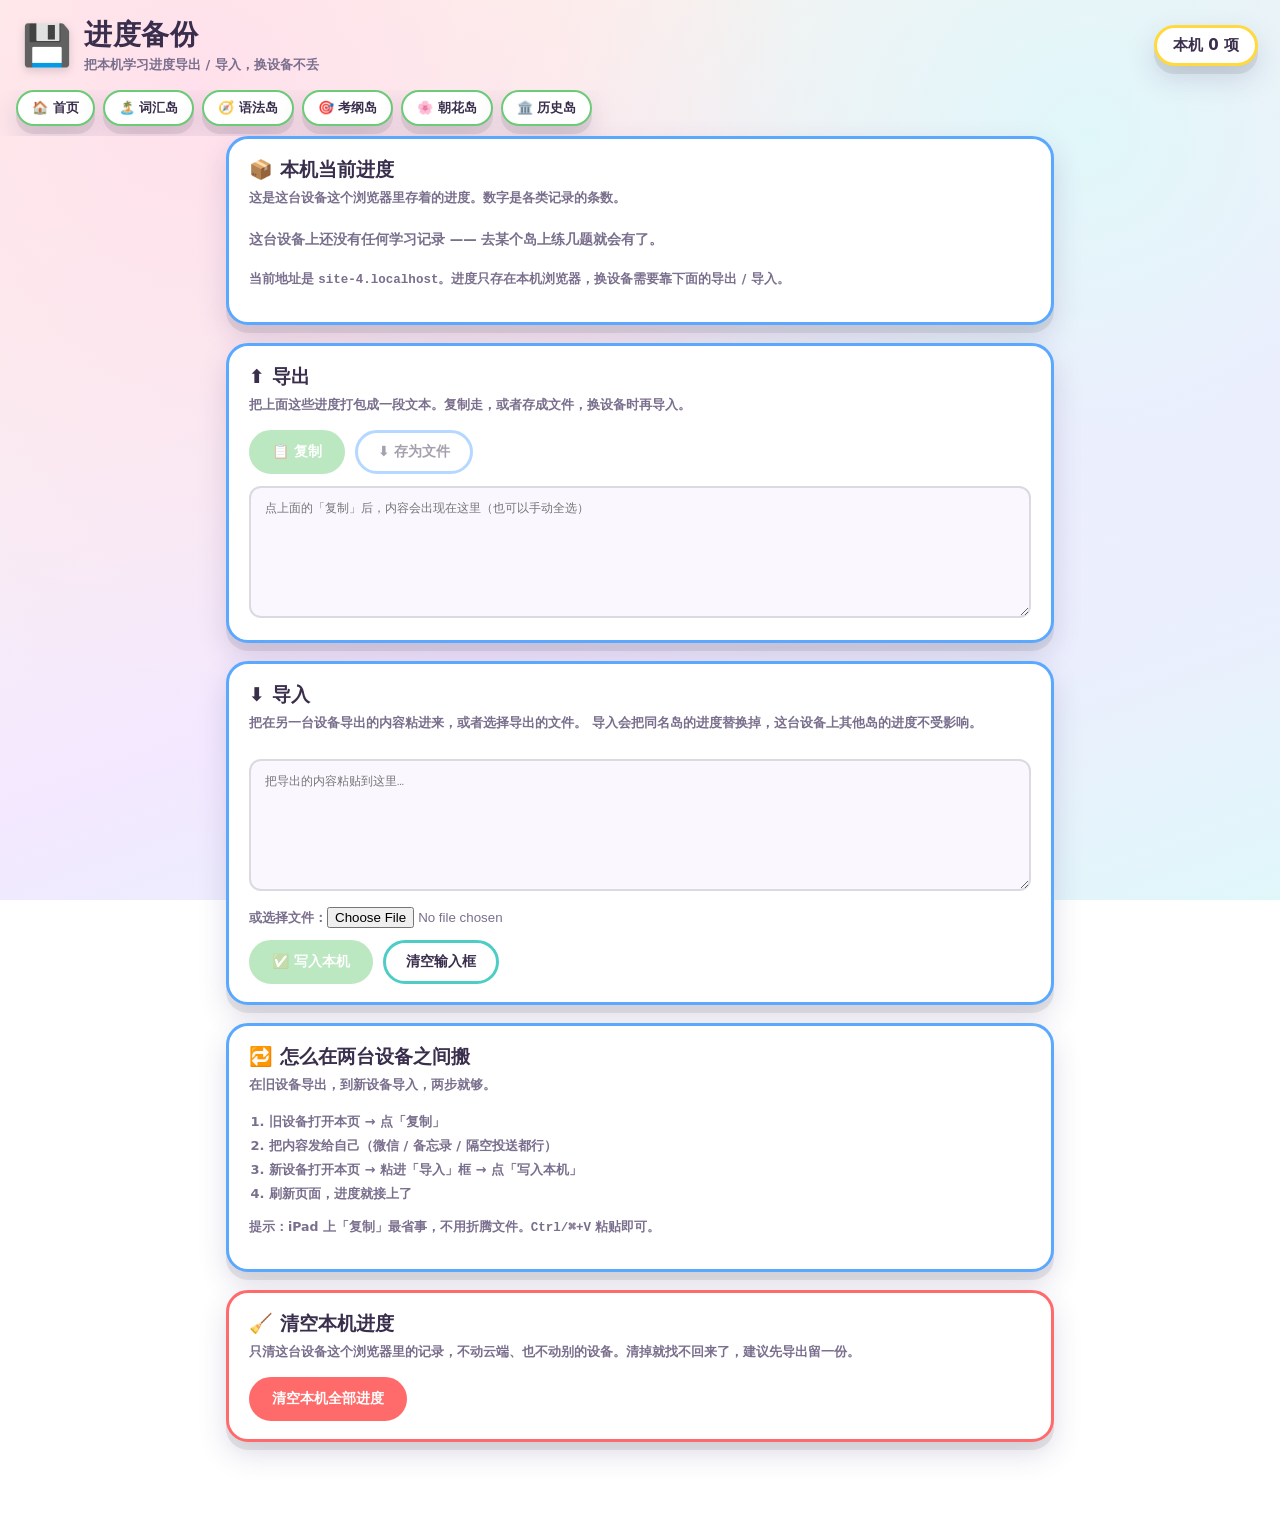
==== commit 08078b76: "语法岛新增「看答句写问句」输出型练习（21 题）+ 进度备份页 - 新语法点 wh-write：五步反推法 5 张卡 + 21 道写句子题   （特殊疑问句 12 / 反意疑问句 5 / 对划线部分提" ====
--- a/backup.html
+++ b/backup.html
@@ -4,7 +4,7 @@
   <meta charset="UTF-8">
   <meta name="viewport" content="width=device-width, initial-scale=1.0">
   <title>进度备份 · 学习群岛</title>
-  <link rel="stylesheet" href="styles.css?v=20260929a">
+  <link rel="stylesheet" href="styles.css?v=20260929b">
   <style>
     .wrap { max-width: 860px; margin: 0 auto; padding: 0 16px 60px; }
 
--- a/styles.css
+++ b/styles.css
@@ -354,6 +354,29 @@
 .key-row span { display: inline-block; margin: 4px 6px 0 0; padding: 2px 9px; border-radius: 999px; font-size: 13px; font-weight: 800; }
 .key-hit { background: rgba(34,197,94,.16); color: #15803d; }
 .key-miss { background: rgba(239,68,68,.14); color: #b91c1c; }
+
+/* ---- 写问句题型（type:'ask'）：给定句 + 思路提示 ---- */
+.q-give {
+  text-align: left; background: rgba(0,0,0,.035);
+  border-left: 4px solid var(--turq); border-radius: 10px;
+  padding: 12px 14px; margin: 4px 0 12px;
+}
+.q-give .give-tag {
+  display: inline-block; font-size: 12px; font-weight: 800; color: #0f766e;
+  background: rgba(20,184,166,.15); border-radius: 999px;
+  padding: 2px 10px; margin-bottom: 8px; letter-spacing: .3px;
+}
+.q-give .give-text { font-size: 19px; line-height: 1.65; color: #1f2a44; font-weight: 700; }
+.q-give u {
+  text-decoration: underline; text-decoration-color: var(--coral);
+  text-decoration-thickness: 3px; text-underline-offset: 3px;
+}
+.q-hint {
+  text-align: left; font-size: 14px; line-height: 1.7; color: #6b5a2e;
+  background: rgba(255,217,61,.20); border: 2px dashed var(--sunny, #ffd93d);
+  border-radius: 12px; padding: 10px 13px; margin: 4px 0 10px;
+}
+.q-hint b { color: #8a6d1b; }
 
 /* 反馈条 */
 .feedback {
